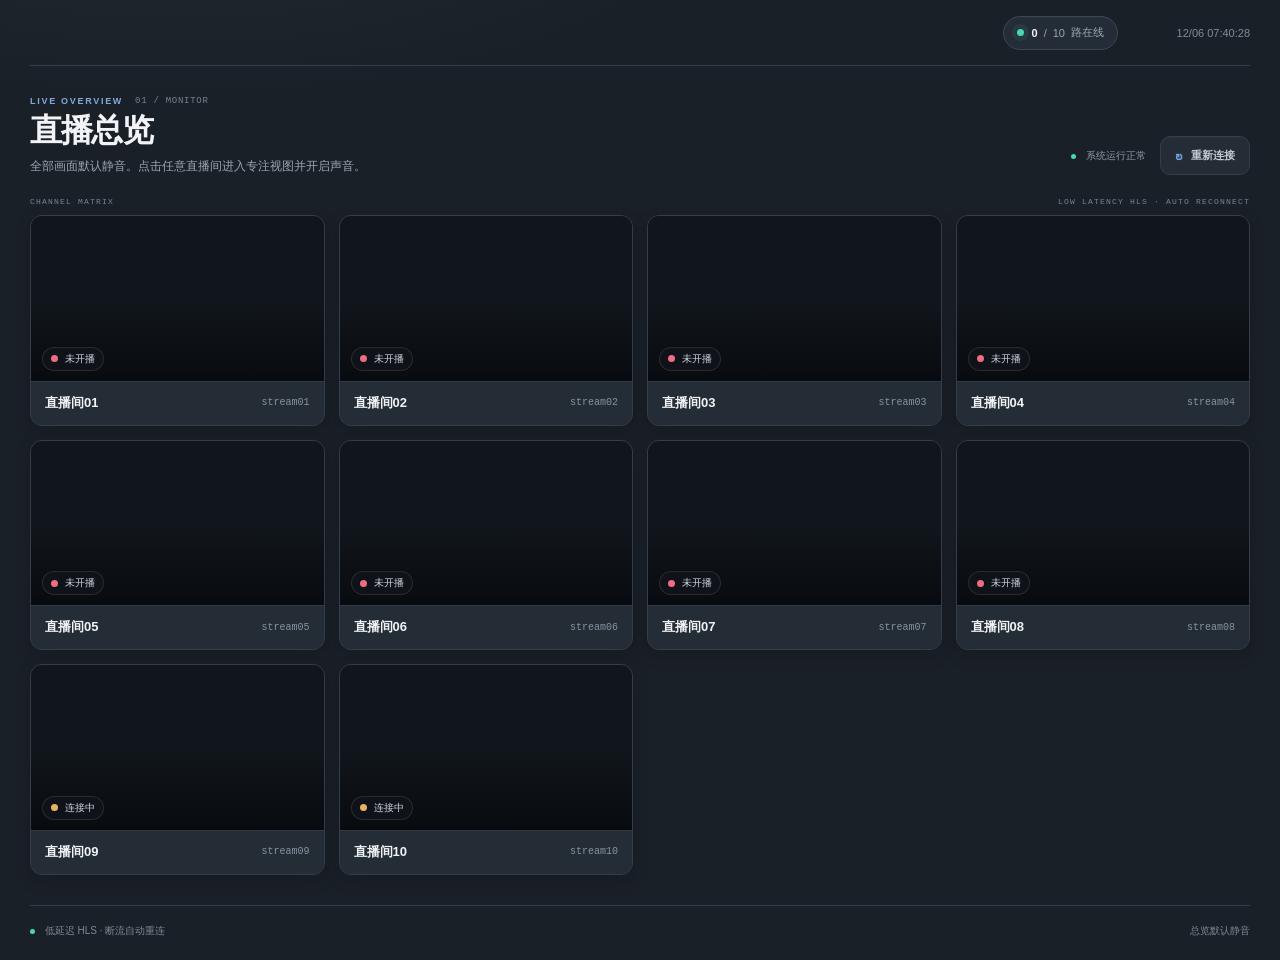
==== site/index.html @ 7f618f0b "Refine portal into a neutral control-room theme" ====
<!DOCTYPE html>
<html lang="zh-CN">
  <head>
    <meta charset="utf-8">
    <meta name="viewport" content="width=device-width, initial-scale=1">
    <meta name="description" content="支持多路低延迟 HLS 总览、切换和单画面播放的暗色直播监控台。">
    <meta name="theme-color" content="#1a2027">
    <title>直播监控台</title>
    <link rel="stylesheet" href="./assets/styles.css?v=6">
  </head>
  <body>
    <div class="noise" aria-hidden="true"></div>
    <div class="aurora aurora-a" aria-hidden="true"></div>
    <div class="aurora aurora-b" aria-hidden="true"></div>

    <div class="app-shell">
      <header class="topbar">
        <div class="topbar-meta">
          <div class="live-summary" aria-live="polite">
            <span class="pulse-dot" aria-hidden="true"></span>
            <strong id="liveCount">0</strong>
            <span class="summary-divider">/</span>
            <span id="roomCount">10</span>
            <span>路在线</span>
          </div>
          <time id="clock" class="clock" title="当前时间"></time>
        </div>
      </header>

      <main>
        <section id="overviewView" class="view overview-view" aria-labelledby="overviewTitle">
          <div class="section-heading">
            <div>
              <div class="eyebrow-row">
                <p class="section-kicker">LIVE OVERVIEW</p>
                <span class="section-index">01 / MONITOR</span>
              </div>
              <h1 id="overviewTitle">直播总览</h1>
              <p class="section-description">全部画面默认静音。点击任意直播间进入专注视图并开启声音。</p>
            </div>
            <div class="heading-actions">
              <span class="system-health"><i></i> 系统运行正常</span>
              <button id="refreshButton" class="button button-secondary" type="button">
                <span class="refresh-icon" aria-hidden="true">↻</span>
                重新连接
              </button>
            </div>
          </div>

          <div class="grid-caption" aria-hidden="true">
            <span>CHANNEL MATRIX</span>
            <span>LOW LATENCY HLS · AUTO RECONNECT</span>
          </div>
          <ul id="roomGrid" class="room-grid" aria-label="直播间列表"></ul>
        </section>

        <section id="focusView" class="view focus-view" aria-labelledby="focusTitle" hidden>
          <div class="focus-toolbar">
            <button id="backButton" class="button button-secondary" type="button">
              <span aria-hidden="true">←</span> 返回总览
            </button>
            <div class="focus-heading">
              <p class="section-kicker">NOW WATCHING</p>
              <h1 id="focusTitle">直播间01</h1>
            </div>
            <div class="focus-actions" role="group" aria-label="切换直播间">
              <button id="previousButton" class="button button-icon" type="button">上一间</button>
              <button id="nextButton" class="button button-icon" type="button">下一间</button>
            </div>
          </div>

          <div class="focus-layout">
            <div id="focusStage" class="focus-stage">
              <video id="focusVideo" playsinline muted controls aria-label="当前直播画面"></video>
              <div id="focusPlaceholder" class="focus-placeholder">
                <span class="signal-visual" aria-hidden="true"><i></i><i></i><i></i></span>
                <strong>正在连接直播信号</strong>
                <small>未开播时页面会自动重试</small>
              </div>
              <div class="focus-statusbar">
                <span id="focusStatus" class="status status-connecting">
                  <span class="status-dot" aria-hidden="true"></span>
                  <span class="status-text">连接中</span>
                </span>
                <code id="focusStreamName">stream01</code>
              </div>
              <div class="focus-controls">
                <button id="soundButton" class="button button-primary" type="button">开启声音</button>
                <button id="fullscreenButton" class="button button-glass" type="button">全屏播放</button>
              </div>
            </div>

            <aside class="room-sidebar" aria-label="快速切换直播间">
              <div class="sidebar-heading">
                <div><small>CHANNELS</small><strong>直播间</strong></div>
                <span id="sidebarCount">10 路</span>
              </div>
              <div id="roomList" class="room-list"></div>
            </aside>
          </div>
        </section>
      </main>

      <footer>
        <span><i class="footer-dot"></i> 低延迟 HLS · 断流自动重连</span>
        <span>总览默认静音</span>
      </footer>
    </div>
    <div id="toast" class="toast" role="status" aria-live="polite"></div>
    <script src="./config.js"></script>
    <script src="./vendor/hls.min.js"></script>
    <script src="./assets/app.js?v=5"></script>
  </body>
</html>
---- site/assets/styles.css ----
:root {
  color-scheme: dark;
  --bg: #1a2027;
  --bg-deep: #171c22;
  --surface: #222a33;
  --surface-raised: #29323d;
  --surface-hover: #2d3743;
  --line: #343e49;
  --line-strong: #53677f;
  --text: #f1f3f6;
  --muted: #9ba5b1;
  --muted-strong: #c4cad2;
  --accent: #6f9edb;
  --accent-strong: #527fba;
  --accent-soft: rgba(111, 158, 219, 0.14);
  --online: #4bd6ac;
  --warning: #e5b45f;
  --danger: #ef6c82;
  --radius: 12px;
  --shadow-sm: 0 6px 16px rgba(8, 11, 15, 0.18);
  --shadow-lg: 0 16px 40px rgba(8, 11, 15, 0.28);
  font-family:
    Inter, "SF Pro Display", "SF Pro Text", ui-sans-serif, -apple-system,
    BlinkMacSystemFont, "Segoe UI", "PingFang SC", "Microsoft YaHei", sans-serif;
}

* {
  box-sizing: border-box;
}

html {
  min-width: 320px;
  background: var(--bg-deep);
}

body {
  min-height: 100vh;
  margin: 0;
  overflow-x: hidden;
  color: var(--text);
  background:
    radial-gradient(ellipse 70% 45% at 14% -20%, rgba(107, 139, 179, 0.11), transparent 70%),
    var(--bg);
  background-attachment: fixed;
}

.noise {
  display: none;
}

.aurora {
  display: none;
}

button,
video {
  font: inherit;
}

button {
  color: inherit;
}

button:focus-visible {
  outline: 2px solid var(--accent);
  outline-offset: 3px;
}

.app-shell {
  width: min(100%, 1920px);
  min-height: 100vh;
  margin: auto;
  padding: 0 30px;
}

.topbar {
  display: flex;
  align-items: center;
  justify-content: flex-end;
  min-height: 66px;
  border-bottom: 1px solid var(--line);
}

.topbar-meta,
.live-summary,
.focus-toolbar,
.focus-actions,
.focus-controls,
.status,
.heading-actions,
.eyebrow-row {
  display: flex;
  align-items: center;
}

.topbar-meta {
  justify-content: flex-end;
  gap: 18px;
}

.live-summary {
  gap: 6px;
  min-height: 34px;
  padding: 0 13px;
  color: var(--muted);
  border: 1px solid #3a4652;
  border-radius: 999px;
  background: #242d37;
  box-shadow: inset 0 1px rgba(255, 255, 255, 0.025);
  font-size: 11px;
}

.live-summary strong {
  color: var(--text);
  font-variant-numeric: tabular-nums;
}

.pulse-dot,
.status-dot,
.mini-dot {
  flex: none;
  width: 7px;
  height: 7px;
  border-radius: 50%;
}

.pulse-dot {
  margin-right: 2px;
  background: var(--online);
  box-shadow: 0 0 0 5px rgba(75, 214, 172, 0.08);
}

.clock {
  min-width: 114px;
  color: #818c99;
  font-size: 11px;
  font-variant-numeric: tabular-nums;
  text-align: right;
}

main {
  padding: 30px 0;
}

.section-heading {
  display: flex;
  align-items: end;
  justify-content: space-between;
  gap: 28px;
  margin-bottom: 22px;
}

.eyebrow-row {
  gap: 12px;
}

.section-kicker {
  margin: 0;
  color: #83a9d9;
  font-size: 9px;
  font-weight: 800;
  letter-spacing: 0.19em;
}

.section-index {
  color: #77828f;
  font: 9px ui-monospace, "SFMono-Regular", Consolas, monospace;
  letter-spacing: 0.08em;
}

.section-heading h1,
.focus-heading h1 {
  margin: 8px 0 0;
  font-size: clamp(29px, 2.5vw, 41px);
  font-weight: 700;
  line-height: 1.04;
  letter-spacing: -0.045em;
  text-wrap: balance;
}

.section-description {
  margin: 11px 0 0;
  color: var(--muted);
  font-size: 12px;
}

.heading-actions {
  gap: 14px;
}

.system-health {
  color: #919ba7;
  font-size: 10px;
}

.system-health i,
.footer-dot {
  display: inline-block;
  width: 5px;
  height: 5px;
  margin-right: 7px;
  border-radius: 50%;
  background: var(--online);
}

.button {
  display: inline-flex;
  align-items: center;
  justify-content: center;
  gap: 8px;
  min-height: 39px;
  padding: 0 14px;
  border: 1px solid transparent;
  border-radius: 10px;
  cursor: pointer;
  font-size: 11px;
  font-weight: 650;
  transition:
    color 0.16s ease,
    border-color 0.16s ease,
    background 0.16s ease,
    box-shadow 0.16s ease,
    transform 0.16s ease;
}

.button:hover {
  transform: translateY(-1px);
}

.button:active {
  transform: translateY(0);
}

.button-primary {
  color: #f8fbff;
  background: #5e8fce;
  box-shadow: none;
}

.button-primary:hover {
  background: #6c9bd7;
  box-shadow: none;
}

.button-secondary,
.button-icon,
.button-glass {
  color: var(--muted-strong);
  border-color: var(--line);
  background: #242c35;
  box-shadow: inset 0 1px rgba(255, 255, 255, 0.025);
}

.button-secondary:hover,
.button-icon:hover,
.button-glass:hover {
  color: var(--text);
  border-color: var(--line-strong);
  background: var(--surface-hover);
}

.button-glass {
  background: #202731;
}

.refresh-icon {
  color: var(--accent);
  font-size: 15px;
}

.grid-caption {
  display: flex;
  justify-content: space-between;
  margin-bottom: 9px;
  color: #788390;
  font: 8px ui-monospace, "SFMono-Regular", Consolas, monospace;
  letter-spacing: 0.15em;
}

.room-grid {
  display: grid;
  grid-template-columns: repeat(5, minmax(0, 1fr));
  gap: 14px;
  margin: 0;
  padding: 0;
  list-style: none;
}

.room-card {
  position: relative;
  min-width: 0;
  overflow: hidden;
  border: 1px solid var(--line);
  border-radius: var(--radius);
  background: var(--surface);
  box-shadow: var(--shadow-sm);
  transition:
    border-color 0.2s ease,
    background 0.2s ease,
    box-shadow 0.2s ease,
    transform 0.2s ease;
}

.room-card:hover {
  z-index: 2;
  border-color: #58708c;
  background: var(--surface-raised);
  box-shadow: 0 10px 24px rgba(8, 11, 15, 0.24);
  transform: translateY(-2px);
}

.video-shell {
  position: relative;
  overflow: hidden;
  aspect-ratio: 16 / 9;
  background: #11161c;
}

.video-shell::before {
  display: none;
}

.video-shell::after {
  display: none;
}

.video-shell video,
.focus-stage video {
  position: relative;
  z-index: 1;
  display: block;
  width: 100%;
  height: 100%;
  object-fit: contain;
  background: transparent;
}

.video-shade {
  position: absolute;
  z-index: 2;
  inset: auto 0 0;
  height: 48%;
  pointer-events: none;
  background: linear-gradient(transparent, rgba(5, 7, 10, 0.76));
}

.card-open {
  position: absolute;
  z-index: 4;
  inset: 0;
  width: 100%;
  padding: 0;
  border: 0;
  cursor: pointer;
  background: transparent;
}

.card-open span {
  position: absolute;
  top: 10px;
  right: 10px;
  padding: 6px 9px;
  color: transparent;
  border: 1px solid transparent;
  border-radius: 8px;
  background: transparent;
  font-size: 10px;
  transition:
    color 0.16s ease,
    border-color 0.16s ease,
    background 0.16s ease;
}

.room-card:hover .card-open span,
.card-open:focus-visible span {
  color: #eef3f9;
  border-color: rgba(255, 255, 255, 0.11);
  background: rgba(10, 13, 18, 0.78);
  backdrop-filter: blur(12px);
}

.card-status {
  position: absolute;
  z-index: 3;
  bottom: 10px;
  left: 11px;
  pointer-events: none;
}

.room-meta {
  display: flex;
  align-items: center;
  justify-content: space-between;
  gap: 12px;
  padding: 12px 14px 13px;
  border-top: 1px solid #303945;
  background: #242c35;
}

.room-title {
  display: grid;
  min-width: 0;
  gap: 3px;
}

.room-title strong {
  overflow: hidden;
  font-size: 13px;
  font-weight: 680;
  text-overflow: ellipsis;
  white-space: nowrap;
}

.room-title small {
  display: none;
  color: var(--muted);
  font-size: 9px;
}

.room-meta code,
.focus-statusbar code {
  color: #8793a2;
  font: 10px "SFMono-Regular", Consolas, monospace;
}

.status {
  gap: 7px;
  width: fit-content;
  min-height: 24px;
  padding: 0 8px;
  color: #cfd6df;
  border: 1px solid rgba(255, 255, 255, 0.1);
  border-radius: 999px;
  background: rgba(17, 21, 27, 0.88);
  box-shadow: none;
  font-size: 10px;
}

.status-live .status-dot {
  background: var(--online);
  box-shadow: 0 0 0 4px rgba(75, 214, 172, 0.09);
}

.status-connecting .status-dot {
  background: var(--warning);
  animation: pulse 1.4s ease-in-out infinite;
}

.status-offline .status-dot,
.status-error .status-dot {
  background: var(--danger);
}

@keyframes pulse {
  50% {
    opacity: 0.25;
  }
}

.focus-view {
  min-height: calc(100vh - 128px);
}

.focus-toolbar {
  justify-content: space-between;
  gap: 18px;
  margin-bottom: 18px;
}

.focus-heading {
  flex: 1;
}

.focus-heading h1 {
  font-size: clamp(24px, 2vw, 34px);
}

.focus-actions,
.focus-controls {
  gap: 8px;
}

.focus-layout {
  display: grid;
  grid-template-columns: minmax(0, 1fr) 250px;
  gap: 14px;
}

.focus-stage {
  position: relative;
  overflow: hidden;
  min-height: min(72vh, 820px);
  border: 1px solid var(--line);
  border-radius: 14px;
  background: #10151b;
  box-shadow: var(--shadow-lg);
}

.focus-placeholder {
  position: absolute;
  z-index: 2;
  inset: 0;
  display: flex;
  flex-direction: column;
  align-items: center;
  justify-content: center;
  gap: 8px;
  color: var(--muted);
  background: #171e26;
}

.focus-placeholder strong {
  color: #d9dfe7;
  font-size: 14px;
}

.focus-placeholder small {
  font-size: 11px;
}

.focus-placeholder.is-hidden {
  display: none;
}

.signal-visual {
  display: flex;
  align-items: end;
  height: 34px;
  margin-bottom: 10px;
  gap: 4px;
}

.signal-visual i {
  width: 4px;
  border-radius: 4px;
  background: var(--accent);
  animation: signal 1s ease-in-out infinite alternate;
}

.signal-visual i:nth-child(1) {
  height: 12px;
}

.signal-visual i:nth-child(2) {
  height: 24px;
  animation-delay: 0.18s;
}

.signal-visual i:nth-child(3) {
  height: 34px;
  animation-delay: 0.36s;
}

@keyframes signal {
  to {
    opacity: 0.22;
    transform: scaleY(0.65);
  }
}

.focus-statusbar {
  position: absolute;
  z-index: 4;
  top: 14px;
  left: 14px;
  display: flex;
  align-items: center;
  gap: 8px;
}

.focus-statusbar code {
  padding: 6px 8px;
  border: 1px solid rgba(255, 255, 255, 0.07);
  border-radius: 8px;
  background: rgba(20, 25, 32, 0.9);
}

.focus-controls {
  position: absolute;
  z-index: 4;
  top: 14px;
  right: 14px;
}

.room-sidebar {
  min-height: 0;
  padding: 13px;
  border: 1px solid var(--line);
  border-radius: var(--radius);
  background: var(--surface);
  box-shadow: var(--shadow-sm);
}

.sidebar-heading {
  display: flex;
  align-items: end;
  justify-content: space-between;
  padding: 3px 5px 12px;
  color: var(--muted);
  font-size: 10px;
}

.sidebar-heading div {
  display: grid;
  gap: 3px;
}

.sidebar-heading small {
  color: #83a9d9;
  font: 8px ui-monospace, "SFMono-Regular", Consolas, monospace;
  letter-spacing: 0.15em;
}

.sidebar-heading strong {
  color: var(--text);
  font-size: 14px;
}

.room-list {
  display: grid;
  gap: 6px;
}

.room-list-button {
  display: grid;
  grid-template-columns: 26px 1fr auto;
  align-items: center;
  gap: 8px;
  width: 100%;
  min-height: 45px;
  padding: 0 10px;
  color: #929dac;
  border: 1px solid transparent;
  border-radius: 10px;
  cursor: pointer;
  background: transparent;
  text-align: left;
  transition:
    color 0.15s ease,
    border-color 0.15s ease,
    background 0.15s ease;
}

.room-list-button:hover {
  color: var(--text);
  background: rgba(255, 255, 255, 0.035);
}

.room-list-button.is-active {
  color: var(--text);
  border-color: rgba(119, 168, 232, 0.28);
  background: #2a3746;
}

.room-number {
  color: #687381;
  font: 10px ui-monospace, "SFMono-Regular", Consolas, monospace;
}

.room-list-button .mini-dot {
  background: #596572;
}

.room-list-button[data-state="live"] .mini-dot {
  background: var(--online);
}

.room-list-button[data-state="connecting"] .mini-dot {
  background: var(--warning);
}

.room-list-button[data-state="offline"] .mini-dot,
.room-list-button[data-state="error"] .mini-dot {
  background: var(--danger);
}

footer {
  display: flex;
  justify-content: space-between;
  gap: 20px;
  padding: 18px 0 22px;
  color: #7d8895;
  border-top: 1px solid var(--line);
  font-size: 10px;
}

.toast {
  position: fixed;
  z-index: 50;
  bottom: 24px;
  left: 50%;
  max-width: min(90vw, 460px);
  padding: 11px 15px;
  color: #e2e7ed;
  border: 1px solid var(--line-strong);
  border-radius: 11px;
  background: var(--surface-raised);
  box-shadow: var(--shadow-lg);
  opacity: 0;
  pointer-events: none;
  transform: translate(-50%, 12px);
  transition:
    opacity 0.18s ease,
    transform 0.18s ease;
}

.toast.is-visible {
  opacity: 1;
  transform: translate(-50%, 0);
}

[hidden] {
  display: none !important;
}

@media (max-width: 1500px) {
  .room-grid {
    grid-template-columns: repeat(4, minmax(0, 1fr));
  }
}

@media (max-width: 1180px) {
  .room-grid {
    grid-template-columns: repeat(2, minmax(0, 1fr));
  }

  .focus-layout {
    grid-template-columns: 1fr;
  }

  .focus-stage {
    min-height: auto;
    aspect-ratio: 16 / 9;
  }

  .room-list {
    grid-template-columns: repeat(2, minmax(0, 1fr));
  }
}

@media (max-width: 720px) {
  .app-shell {
    padding: 0 12px;
  }

  .topbar {
    min-height: 58px;
  }

  .clock,
  .summary-divider,
  .live-summary span:last-child {
    display: none;
  }

  main {
    padding-top: 24px;
  }

  .section-heading {
    align-items: start;
    flex-direction: column;
    margin-bottom: 20px;
  }

  .heading-actions {
    width: 100%;
    justify-content: space-between;
  }

  .room-grid,
  .room-list {
    grid-template-columns: 1fr;
  }

  .focus-toolbar {
    align-items: start;
    flex-wrap: wrap;
  }

  .focus-heading {
    order: -1;
    flex-basis: 100%;
  }

  footer {
    flex-direction: column;
    gap: 6px;
  }
}

@media (prefers-reduced-motion: reduce) {
  *,
  *::before,
  *::after {
    scroll-behavior: auto !important;
    animation-duration: 0.01ms !important;
    animation-iteration-count: 1 !important;
    transition-duration: 0.01ms !important;
  }
}
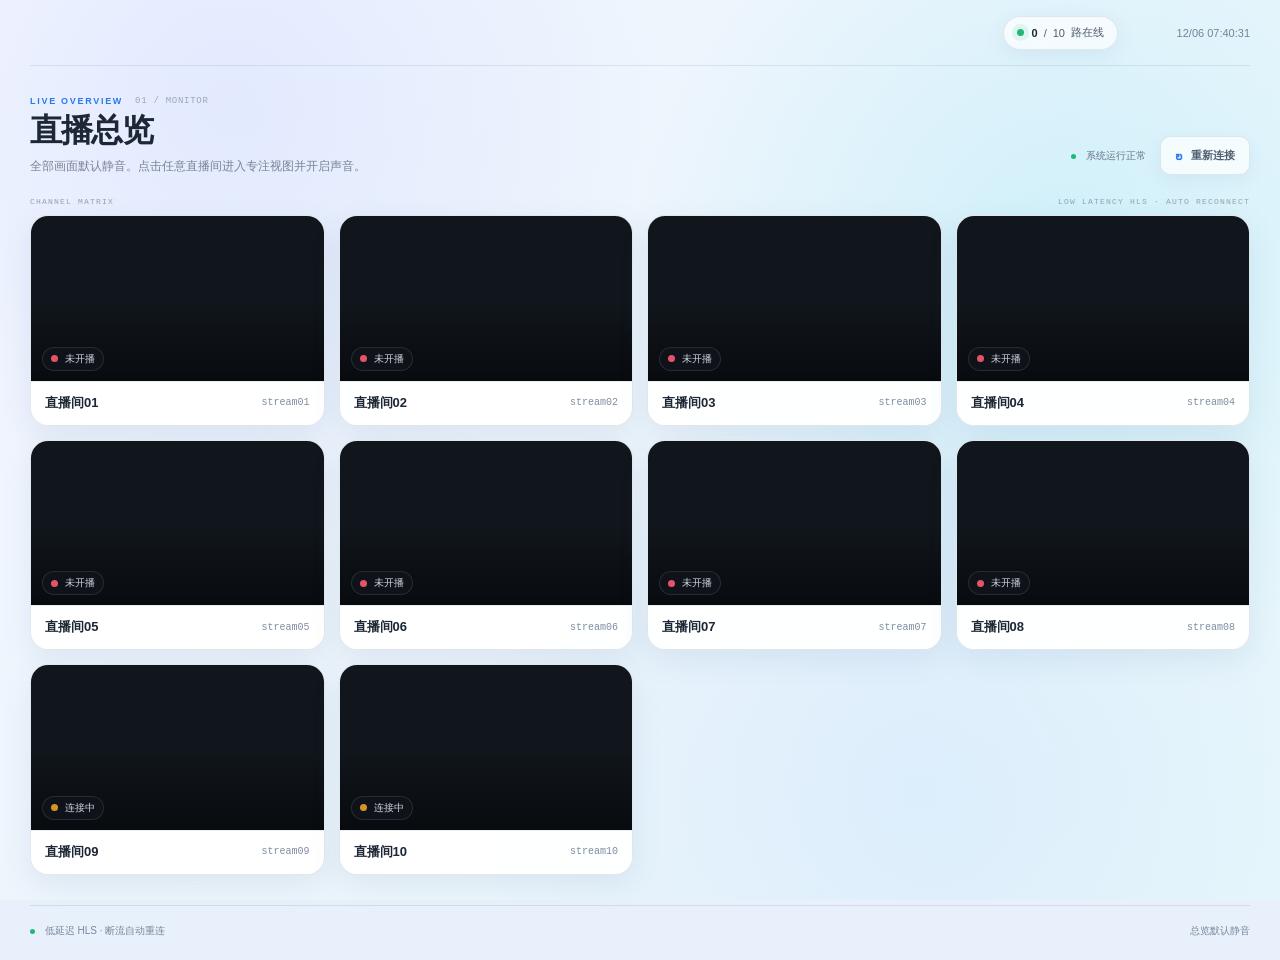
==== commit 46147964: "Adopt a light portal theme" ====
--- a/site/index.html
+++ b/site/index.html
@@ -3,10 +3,10 @@
   <head>
     <meta charset="utf-8">
     <meta name="viewport" content="width=device-width, initial-scale=1">
-    <meta name="description" content="支持多路低延迟 HLS 总览、切换和单画面播放的暗色直播监控台。">
-    <meta name="theme-color" content="#1a2027">
+    <meta name="description" content="支持多路低延迟 HLS 总览、切换和单画面播放的直播监控台。">
+    <meta name="theme-color" content="#eef5fc">
     <title>直播监控台</title>
-    <link rel="stylesheet" href="./assets/styles.css?v=6">
+    <link rel="stylesheet" href="./assets/styles.css?v=7">
   </head>
   <body>
     <div class="noise" aria-hidden="true"></div>
--- a/site/assets/styles.css
+++ b/site/assets/styles.css
@@ -1,24 +1,24 @@
 :root {
-  color-scheme: dark;
-  --bg: #1a2027;
-  --bg-deep: #171c22;
-  --surface: #222a33;
-  --surface-raised: #29323d;
-  --surface-hover: #2d3743;
-  --line: #343e49;
-  --line-strong: #53677f;
-  --text: #f1f3f6;
-  --muted: #9ba5b1;
-  --muted-strong: #c4cad2;
-  --accent: #6f9edb;
-  --accent-strong: #527fba;
-  --accent-soft: rgba(111, 158, 219, 0.14);
-  --online: #4bd6ac;
-  --warning: #e5b45f;
-  --danger: #ef6c82;
-  --radius: 12px;
-  --shadow-sm: 0 6px 16px rgba(8, 11, 15, 0.18);
-  --shadow-lg: 0 16px 40px rgba(8, 11, 15, 0.28);
+  color-scheme: light;
+  --bg: #eef5fc;
+  --bg-deep: #e8f1fb;
+  --surface: rgba(255, 255, 255, 0.82);
+  --surface-raised: rgba(255, 255, 255, 0.96);
+  --surface-hover: #f7faff;
+  --line: rgba(104, 127, 158, 0.18);
+  --line-strong: rgba(69, 117, 181, 0.34);
+  --text: #1d2735;
+  --muted: #778497;
+  --muted-strong: #4f5e70;
+  --accent: #2878ee;
+  --accent-strong: #1766d3;
+  --accent-soft: rgba(40, 120, 238, 0.1);
+  --online: #20b878;
+  --warning: #d79425;
+  --danger: #e55369;
+  --radius: 18px;
+  --shadow-sm: 0 10px 30px rgba(69, 103, 146, 0.1);
+  --shadow-lg: 0 20px 52px rgba(65, 93, 130, 0.18);
   font-family:
     Inter, "SF Pro Display", "SF Pro Text", ui-sans-serif, -apple-system,
     BlinkMacSystemFont, "Segoe UI", "PingFang SC", "Microsoft YaHei", sans-serif;
@@ -39,13 +39,22 @@
   overflow-x: hidden;
   color: var(--text);
   background:
-    radial-gradient(ellipse 70% 45% at 14% -20%, rgba(107, 139, 179, 0.11), transparent 70%),
-    var(--bg);
+    radial-gradient(circle at 18% 12%, rgba(158, 178, 255, 0.18), transparent 33%),
+    radial-gradient(circle at 83% 28%, rgba(96, 220, 242, 0.2), transparent 35%),
+    radial-gradient(circle at 72% 88%, rgba(160, 196, 255, 0.18), transparent 38%),
+    linear-gradient(135deg, #f3f6ff 0%, #edf5fc 48%, #e7f7fb 100%);
   background-attachment: fixed;
 }
 
 .noise {
-  display: none;
+  position: fixed;
+  z-index: -1;
+  inset: 0;
+  pointer-events: none;
+  opacity: 0.16;
+  background-image: radial-gradient(rgba(70, 100, 140, 0.18) 0.55px, transparent 0.55px);
+  background-size: 18px 18px;
+  mask-image: linear-gradient(to bottom, black, transparent 92%);
 }
 
 .aurora {
@@ -78,7 +87,7 @@
   align-items: center;
   justify-content: flex-end;
   min-height: 66px;
-  border-bottom: 1px solid var(--line);
+  border-bottom: 1px solid rgba(90, 118, 153, 0.15);
 }
 
 .topbar-meta,
@@ -102,11 +111,12 @@
   gap: 6px;
   min-height: 34px;
   padding: 0 13px;
-  color: var(--muted);
-  border: 1px solid #3a4652;
+  color: var(--muted-strong);
+  border: 1px solid rgba(99, 123, 154, 0.16);
   border-radius: 999px;
-  background: #242d37;
-  box-shadow: inset 0 1px rgba(255, 255, 255, 0.025);
+  background: rgba(255, 255, 255, 0.68);
+  box-shadow: 0 6px 20px rgba(74, 106, 148, 0.08);
+  backdrop-filter: blur(14px);
   font-size: 11px;
 }
 
@@ -127,12 +137,12 @@
 .pulse-dot {
   margin-right: 2px;
   background: var(--online);
-  box-shadow: 0 0 0 5px rgba(75, 214, 172, 0.08);
+  box-shadow: 0 0 0 5px rgba(32, 184, 120, 0.1);
 }
 
 .clock {
   min-width: 114px;
-  color: #818c99;
+  color: #758398;
   font-size: 11px;
   font-variant-numeric: tabular-nums;
   text-align: right;
@@ -156,14 +166,14 @@
 
 .section-kicker {
   margin: 0;
-  color: #83a9d9;
+  color: var(--accent);
   font-size: 9px;
   font-weight: 800;
   letter-spacing: 0.19em;
 }
 
 .section-index {
-  color: #77828f;
+  color: #9aa7b7;
   font: 9px ui-monospace, "SFMono-Regular", Consolas, monospace;
   letter-spacing: 0.08em;
 }
@@ -172,7 +182,7 @@
 .focus-heading h1 {
   margin: 8px 0 0;
   font-size: clamp(29px, 2.5vw, 41px);
-  font-weight: 700;
+  font-weight: 720;
   line-height: 1.04;
   letter-spacing: -0.045em;
   text-wrap: balance;
@@ -189,7 +199,7 @@
 }
 
 .system-health {
-  color: #919ba7;
+  color: #667589;
   font-size: 10px;
 }
 
@@ -232,14 +242,14 @@
 }
 
 .button-primary {
-  color: #f8fbff;
-  background: #5e8fce;
-  box-shadow: none;
+  color: #fff;
+  background: var(--accent);
+  box-shadow: 0 7px 18px rgba(40, 120, 238, 0.22);
 }
 
 .button-primary:hover {
-  background: #6c9bd7;
-  box-shadow: none;
+  background: var(--accent-strong);
+  box-shadow: 0 9px 22px rgba(40, 120, 238, 0.28);
 }
 
 .button-secondary,
@@ -247,8 +257,8 @@
 .button-glass {
   color: var(--muted-strong);
   border-color: var(--line);
-  background: #242c35;
-  box-shadow: inset 0 1px rgba(255, 255, 255, 0.025);
+  background: rgba(255, 255, 255, 0.72);
+  box-shadow: 0 5px 16px rgba(76, 108, 148, 0.07);
 }
 
 .button-secondary:hover,
@@ -260,7 +270,10 @@
 }
 
 .button-glass {
-  background: #202731;
+  color: #eef4fb;
+  border-color: rgba(255, 255, 255, 0.18);
+  background: rgba(21, 27, 35, 0.72);
+  backdrop-filter: blur(12px);
 }
 
 .refresh-icon {
@@ -272,7 +285,7 @@
   display: flex;
   justify-content: space-between;
   margin-bottom: 9px;
-  color: #788390;
+  color: #94a2b3;
   font: 8px ui-monospace, "SFMono-Regular", Consolas, monospace;
   letter-spacing: 0.15em;
 }
@@ -294,6 +307,7 @@
   border-radius: var(--radius);
   background: var(--surface);
   box-shadow: var(--shadow-sm);
+  backdrop-filter: blur(16px);
   transition:
     border-color 0.2s ease,
     background 0.2s ease,
@@ -303,9 +317,9 @@
 
 .room-card:hover {
   z-index: 2;
-  border-color: #58708c;
+  border-color: rgba(40, 120, 238, 0.32);
   background: var(--surface-raised);
-  box-shadow: 0 10px 24px rgba(8, 11, 15, 0.24);
+  box-shadow: 0 15px 34px rgba(65, 100, 145, 0.15);
   transform: translateY(-2px);
 }
 
@@ -393,8 +407,8 @@
   justify-content: space-between;
   gap: 12px;
   padding: 12px 14px 13px;
-  border-top: 1px solid #303945;
-  background: #242c35;
+  border-top: 1px solid rgba(111, 133, 162, 0.14);
+  background: rgba(255, 255, 255, 0.76);
 }
 
 .room-title {
@@ -419,7 +433,7 @@
 
 .room-meta code,
 .focus-statusbar code {
-  color: #8793a2;
+  color: #7f8da0;
   font: 10px "SFMono-Regular", Consolas, monospace;
 }
 
@@ -491,7 +505,7 @@
   overflow: hidden;
   min-height: min(72vh, 820px);
   border: 1px solid var(--line);
-  border-radius: 14px;
+  border-radius: 18px;
   background: #10151b;
   box-shadow: var(--shadow-lg);
 }
@@ -589,6 +603,7 @@
   border-radius: var(--radius);
   background: var(--surface);
   box-shadow: var(--shadow-sm);
+  backdrop-filter: blur(16px);
 }
 
 .sidebar-heading {
@@ -606,7 +621,7 @@
 }
 
 .sidebar-heading small {
-  color: #83a9d9;
+  color: var(--accent);
   font: 8px ui-monospace, "SFMono-Regular", Consolas, monospace;
   letter-spacing: 0.15em;
 }
@@ -629,7 +644,7 @@
   width: 100%;
   min-height: 45px;
   padding: 0 10px;
-  color: #929dac;
+  color: #68778a;
   border: 1px solid transparent;
   border-radius: 10px;
   cursor: pointer;
@@ -643,17 +658,17 @@
 
 .room-list-button:hover {
   color: var(--text);
-  background: rgba(255, 255, 255, 0.035);
+  background: rgba(40, 120, 238, 0.055);
 }
 
 .room-list-button.is-active {
   color: var(--text);
   border-color: rgba(119, 168, 232, 0.28);
-  background: #2a3746;
+  background: rgba(40, 120, 238, 0.1);
 }
 
 .room-number {
-  color: #687381;
+  color: #94a1b1;
   font: 10px ui-monospace, "SFMono-Regular", Consolas, monospace;
 }
 
@@ -679,7 +694,7 @@
   justify-content: space-between;
   gap: 20px;
   padding: 18px 0 22px;
-  color: #7d8895;
+  color: #79879a;
   border-top: 1px solid var(--line);
   font-size: 10px;
 }
@@ -691,10 +706,10 @@
   left: 50%;
   max-width: min(90vw, 460px);
   padding: 11px 15px;
-  color: #e2e7ed;
+  color: var(--text);
   border: 1px solid var(--line-strong);
   border-radius: 11px;
-  background: var(--surface-raised);
+  background: rgba(255, 255, 255, 0.94);
   box-shadow: var(--shadow-lg);
   opacity: 0;
   pointer-events: none;
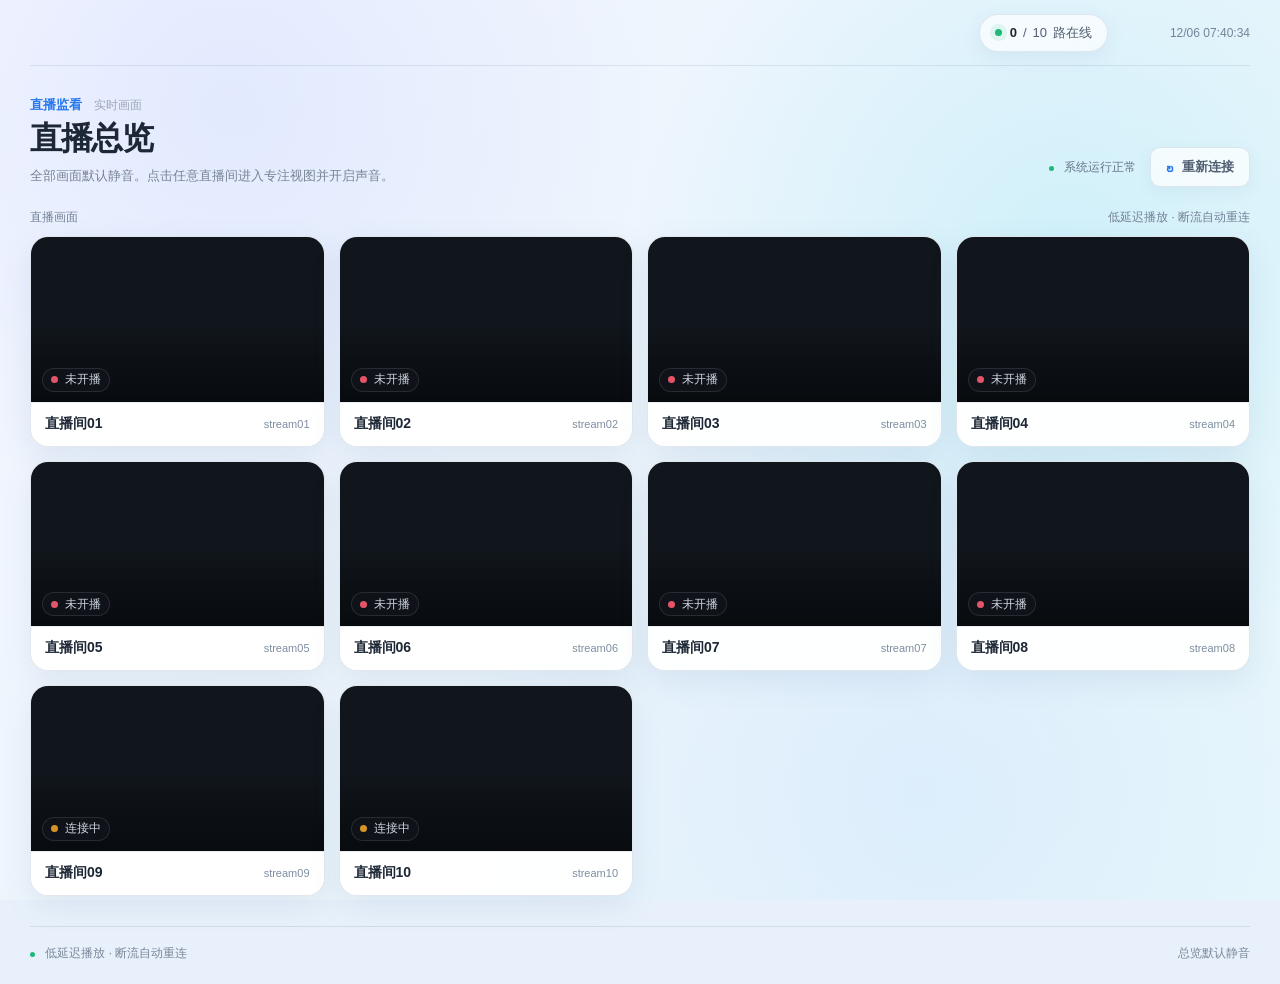
==== commit b156f74a: "Improve portal typography and readability" ====
--- a/site/index.html
+++ b/site/index.html
@@ -6,7 +6,7 @@
     <meta name="description" content="支持多路低延迟 HLS 总览、切换和单画面播放的直播监控台。">
     <meta name="theme-color" content="#eef5fc">
     <title>直播监控台</title>
-    <link rel="stylesheet" href="./assets/styles.css?v=7">
+    <link rel="stylesheet" href="./assets/styles.css?v=8">
   </head>
   <body>
     <div class="noise" aria-hidden="true"></div>
@@ -32,8 +32,8 @@
           <div class="section-heading">
             <div>
               <div class="eyebrow-row">
-                <p class="section-kicker">LIVE OVERVIEW</p>
-                <span class="section-index">01 / MONITOR</span>
+                <p class="section-kicker">直播监看</p>
+                <span class="section-index">实时画面</span>
               </div>
               <h1 id="overviewTitle">直播总览</h1>
               <p class="section-description">全部画面默认静音。点击任意直播间进入专注视图并开启声音。</p>
@@ -48,8 +48,8 @@
           </div>
 
           <div class="grid-caption" aria-hidden="true">
-            <span>CHANNEL MATRIX</span>
-            <span>LOW LATENCY HLS · AUTO RECONNECT</span>
+            <span>直播画面</span>
+            <span>低延迟播放 · 断流自动重连</span>
           </div>
           <ul id="roomGrid" class="room-grid" aria-label="直播间列表"></ul>
         </section>
@@ -60,7 +60,7 @@
               <span aria-hidden="true">←</span> 返回总览
             </button>
             <div class="focus-heading">
-              <p class="section-kicker">NOW WATCHING</p>
+              <p class="section-kicker">正在观看</p>
               <h1 id="focusTitle">直播间01</h1>
             </div>
             <div class="focus-actions" role="group" aria-label="切换直播间">
@@ -92,7 +92,7 @@
 
             <aside class="room-sidebar" aria-label="快速切换直播间">
               <div class="sidebar-heading">
-                <div><small>CHANNELS</small><strong>直播间</strong></div>
+                <div><small>频道列表</small><strong>直播间</strong></div>
                 <span id="sidebarCount">10 路</span>
               </div>
               <div id="roomList" class="room-list"></div>
@@ -102,7 +102,7 @@
       </main>
 
       <footer>
-        <span><i class="footer-dot"></i> 低延迟 HLS · 断流自动重连</span>
+        <span><i class="footer-dot"></i> 低延迟播放 · 断流自动重连</span>
         <span>总览默认静音</span>
       </footer>
     </div>
--- a/site/assets/styles.css
+++ b/site/assets/styles.css
@@ -109,15 +109,15 @@
 
 .live-summary {
   gap: 6px;
-  min-height: 34px;
-  padding: 0 13px;
+  min-height: 38px;
+  padding: 0 15px;
   color: var(--muted-strong);
   border: 1px solid rgba(99, 123, 154, 0.16);
   border-radius: 999px;
   background: rgba(255, 255, 255, 0.68);
   box-shadow: 0 6px 20px rgba(74, 106, 148, 0.08);
   backdrop-filter: blur(14px);
-  font-size: 11px;
+  font-size: 13px;
 }
 
 .live-summary strong {
@@ -141,9 +141,9 @@
 }
 
 .clock {
-  min-width: 114px;
+  min-width: 124px;
   color: #758398;
-  font-size: 11px;
+  font-size: 12px;
   font-variant-numeric: tabular-nums;
   text-align: right;
 }
@@ -167,15 +167,15 @@
 .section-kicker {
   margin: 0;
   color: var(--accent);
-  font-size: 9px;
-  font-weight: 800;
-  letter-spacing: 0.19em;
+  font-size: 13px;
+  font-weight: 650;
+  letter-spacing: 0;
 }
 
 .section-index {
   color: #9aa7b7;
-  font: 9px ui-monospace, "SFMono-Regular", Consolas, monospace;
-  letter-spacing: 0.08em;
+  font-size: 12px;
+  font-weight: 450;
 }
 
 .section-heading h1,
@@ -191,7 +191,8 @@
 .section-description {
   margin: 11px 0 0;
   color: var(--muted);
-  font-size: 12px;
+  font-size: 13px;
+  line-height: 1.6;
 }
 
 .heading-actions {
@@ -200,7 +201,7 @@
 
 .system-health {
   color: #667589;
-  font-size: 10px;
+  font-size: 12px;
 }
 
 .system-health i,
@@ -218,12 +219,12 @@
   align-items: center;
   justify-content: center;
   gap: 8px;
-  min-height: 39px;
-  padding: 0 14px;
+  min-height: 40px;
+  padding: 0 15px;
   border: 1px solid transparent;
   border-radius: 10px;
   cursor: pointer;
-  font-size: 11px;
+  font-size: 13px;
   font-weight: 650;
   transition:
     color 0.16s ease,
@@ -284,10 +285,11 @@
 .grid-caption {
   display: flex;
   justify-content: space-between;
-  margin-bottom: 9px;
-  color: #94a2b3;
-  font: 8px ui-monospace, "SFMono-Regular", Consolas, monospace;
-  letter-spacing: 0.15em;
+  margin-bottom: 10px;
+  color: #738297;
+  font-size: 12px;
+  font-weight: 500;
+  letter-spacing: 0;
 }
 
 .room-grid {
@@ -378,7 +380,7 @@
   border: 1px solid transparent;
   border-radius: 8px;
   background: transparent;
-  font-size: 10px;
+  font-size: 12px;
   transition:
     color 0.16s ease,
     border-color 0.16s ease,
@@ -419,7 +421,7 @@
 
 .room-title strong {
   overflow: hidden;
-  font-size: 13px;
+  font-size: 14px;
   font-weight: 680;
   text-overflow: ellipsis;
   white-space: nowrap;
@@ -428,13 +430,13 @@
 .room-title small {
   display: none;
   color: var(--muted);
-  font-size: 9px;
+  font-size: 11px;
 }
 
 .room-meta code,
 .focus-statusbar code {
   color: #7f8da0;
-  font: 10px "SFMono-Regular", Consolas, monospace;
+  font: 11px "Segoe UI", "PingFang SC", "Microsoft YaHei", sans-serif;
 }
 
 .status {
@@ -447,7 +449,7 @@
   border-radius: 999px;
   background: rgba(17, 21, 27, 0.88);
   box-shadow: none;
-  font-size: 10px;
+  font-size: 12px;
 }
 
 .status-live .status-dot {
@@ -529,7 +531,7 @@
 }
 
 .focus-placeholder small {
-  font-size: 11px;
+  font-size: 12px;
 }
 
 .focus-placeholder.is-hidden {
@@ -612,7 +614,7 @@
   justify-content: space-between;
   padding: 3px 5px 12px;
   color: var(--muted);
-  font-size: 10px;
+  font-size: 12px;
 }
 
 .sidebar-heading div {
@@ -622,8 +624,9 @@
 
 .sidebar-heading small {
   color: var(--accent);
-  font: 8px ui-monospace, "SFMono-Regular", Consolas, monospace;
-  letter-spacing: 0.15em;
+  font-size: 12px;
+  font-weight: 600;
+  letter-spacing: 0;
 }
 
 .sidebar-heading strong {
@@ -642,7 +645,7 @@
   align-items: center;
   gap: 8px;
   width: 100%;
-  min-height: 45px;
+  min-height: 47px;
   padding: 0 10px;
   color: #68778a;
   border: 1px solid transparent;
@@ -669,7 +672,8 @@
 
 .room-number {
   color: #94a1b1;
-  font: 10px ui-monospace, "SFMono-Regular", Consolas, monospace;
+  font-size: 12px;
+  font-variant-numeric: tabular-nums;
 }
 
 .room-list-button .mini-dot {
@@ -696,7 +700,7 @@
   padding: 18px 0 22px;
   color: #79879a;
   border-top: 1px solid var(--line);
-  font-size: 10px;
+  font-size: 12px;
 }
 
 .toast {
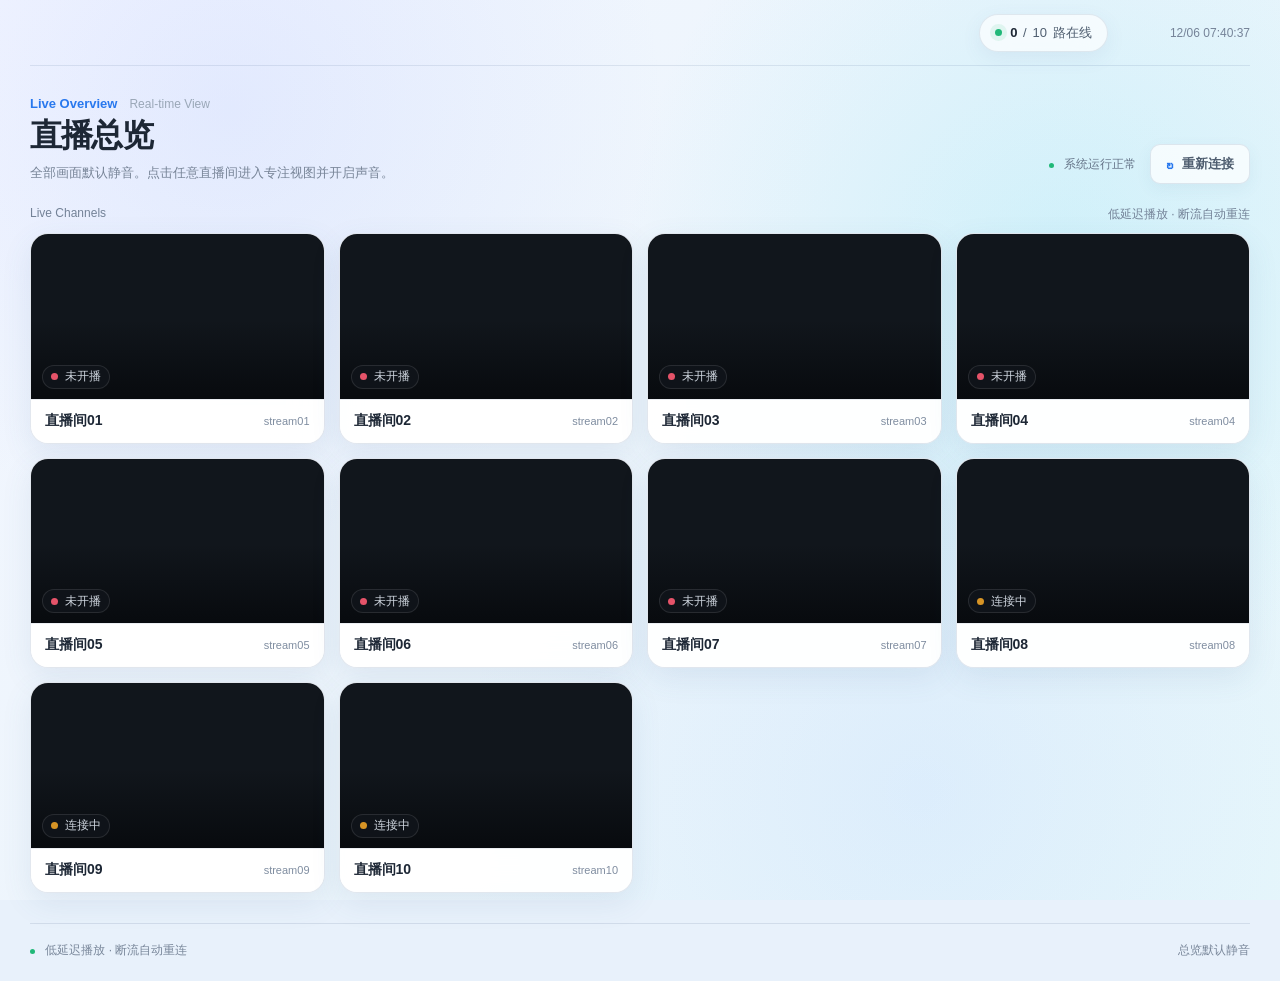
==== commit 60c95df2: "Use English labels for overview sections" ====
--- a/site/index.html
+++ b/site/index.html
@@ -32,8 +32,8 @@
           <div class="section-heading">
             <div>
               <div class="eyebrow-row">
-                <p class="section-kicker">直播监看</p>
-                <span class="section-index">实时画面</span>
+                <p class="section-kicker">Live Overview</p>
+                <span class="section-index">Real-time View</span>
               </div>
               <h1 id="overviewTitle">直播总览</h1>
               <p class="section-description">全部画面默认静音。点击任意直播间进入专注视图并开启声音。</p>
@@ -48,7 +48,7 @@
           </div>
 
           <div class="grid-caption" aria-hidden="true">
-            <span>直播画面</span>
+            <span>Live Channels</span>
             <span>低延迟播放 · 断流自动重连</span>
           </div>
           <ul id="roomGrid" class="room-grid" aria-label="直播间列表"></ul>
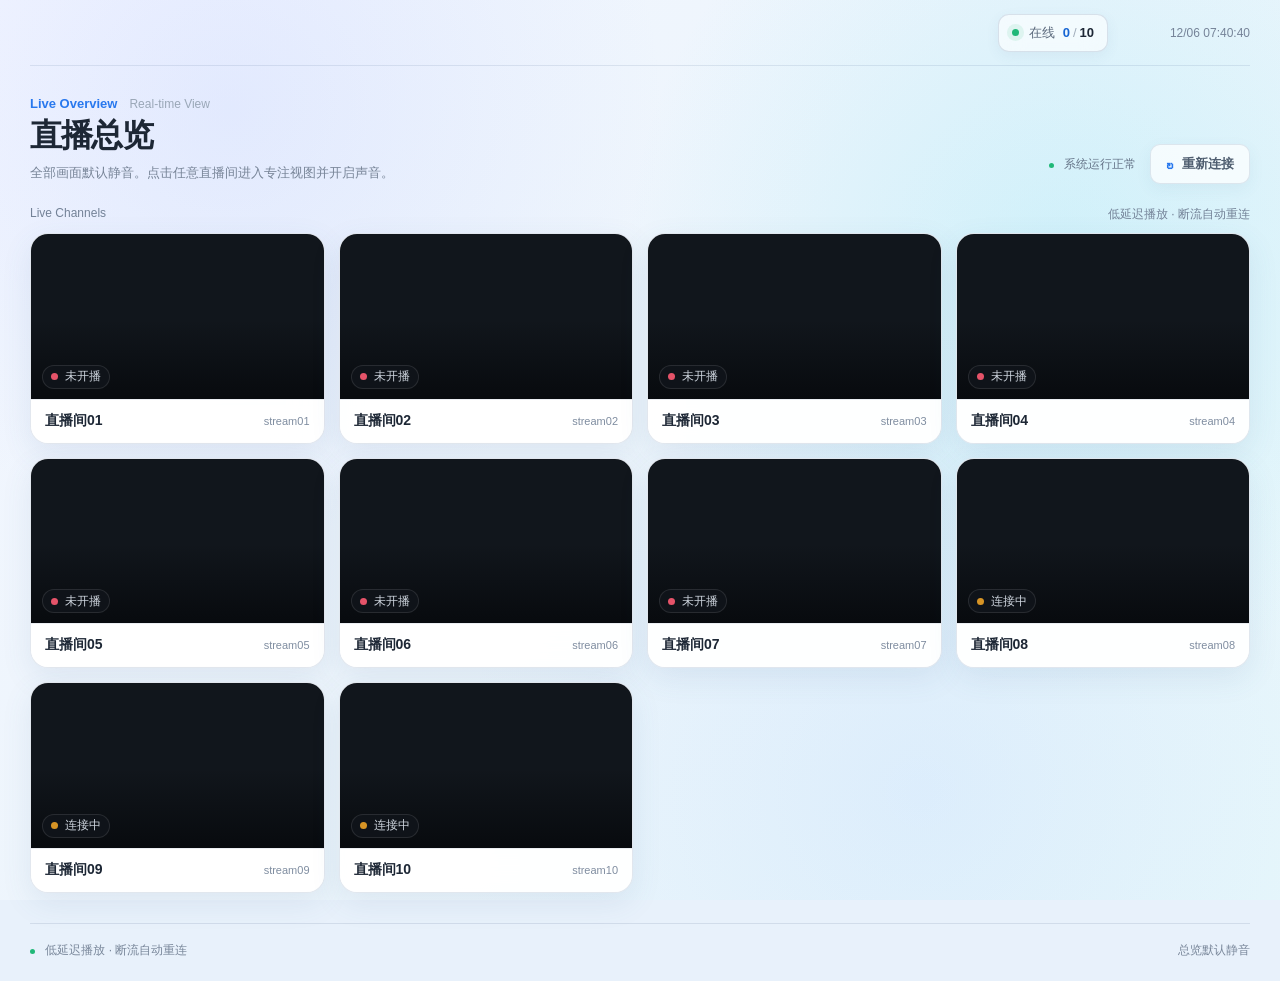
==== commit eaac3e15: "Refine the online status summary" ====
--- a/site/index.html
+++ b/site/index.html
@@ -6,7 +6,7 @@
     <meta name="description" content="支持多路低延迟 HLS 总览、切换和单画面播放的直播监控台。">
     <meta name="theme-color" content="#eef5fc">
     <title>直播监控台</title>
-    <link rel="stylesheet" href="./assets/styles.css?v=8">
+    <link rel="stylesheet" href="./assets/styles.css?v=9">
   </head>
   <body>
     <div class="noise" aria-hidden="true"></div>
@@ -18,10 +18,12 @@
         <div class="topbar-meta">
           <div class="live-summary" aria-live="polite">
             <span class="pulse-dot" aria-hidden="true"></span>
-            <strong id="liveCount">0</strong>
-            <span class="summary-divider">/</span>
-            <span id="roomCount">10</span>
-            <span>路在线</span>
+            <span class="live-summary-label">在线</span>
+            <span class="live-summary-count">
+              <strong id="liveCount">0</strong>
+              <span class="summary-divider">/</span>
+              <span id="roomCount">10</span>
+            </span>
           </div>
           <time id="clock" class="clock" title="当前时间"></time>
         </div>
--- a/site/assets/styles.css
+++ b/site/assets/styles.css
@@ -108,21 +108,39 @@
 }
 
 .live-summary {
-  gap: 6px;
+  gap: 8px;
   min-height: 38px;
-  padding: 0 15px;
+  padding: 0 13px;
   color: var(--muted-strong);
-  border: 1px solid rgba(99, 123, 154, 0.16);
-  border-radius: 999px;
-  background: rgba(255, 255, 255, 0.68);
-  box-shadow: 0 6px 20px rgba(74, 106, 148, 0.08);
-  backdrop-filter: blur(14px);
+  border: 1px solid rgba(99, 123, 154, 0.2);
+  border-radius: 11px;
+  background: rgba(255, 255, 255, 0.62);
+  box-shadow: 0 4px 14px rgba(74, 106, 148, 0.07);
+  backdrop-filter: blur(12px);
   font-size: 13px;
 }
 
-.live-summary strong {
+.live-summary-label {
+  color: #5b6a7d;
+  font-weight: 500;
+}
+
+.live-summary-count {
+  display: inline-flex;
+  align-items: baseline;
+  gap: 3px;
   color: var(--text);
+  font-weight: 650;
   font-variant-numeric: tabular-nums;
+}
+
+.live-summary-count strong {
+  color: var(--accent-strong);
+}
+
+.summary-divider {
+  color: #a1adbb;
+  font-weight: 400;
 }
 
 .pulse-dot,
@@ -766,9 +784,7 @@
     min-height: 58px;
   }
 
-  .clock,
-  .summary-divider,
-  .live-summary span:last-child {
+  .clock {
     display: none;
   }
 
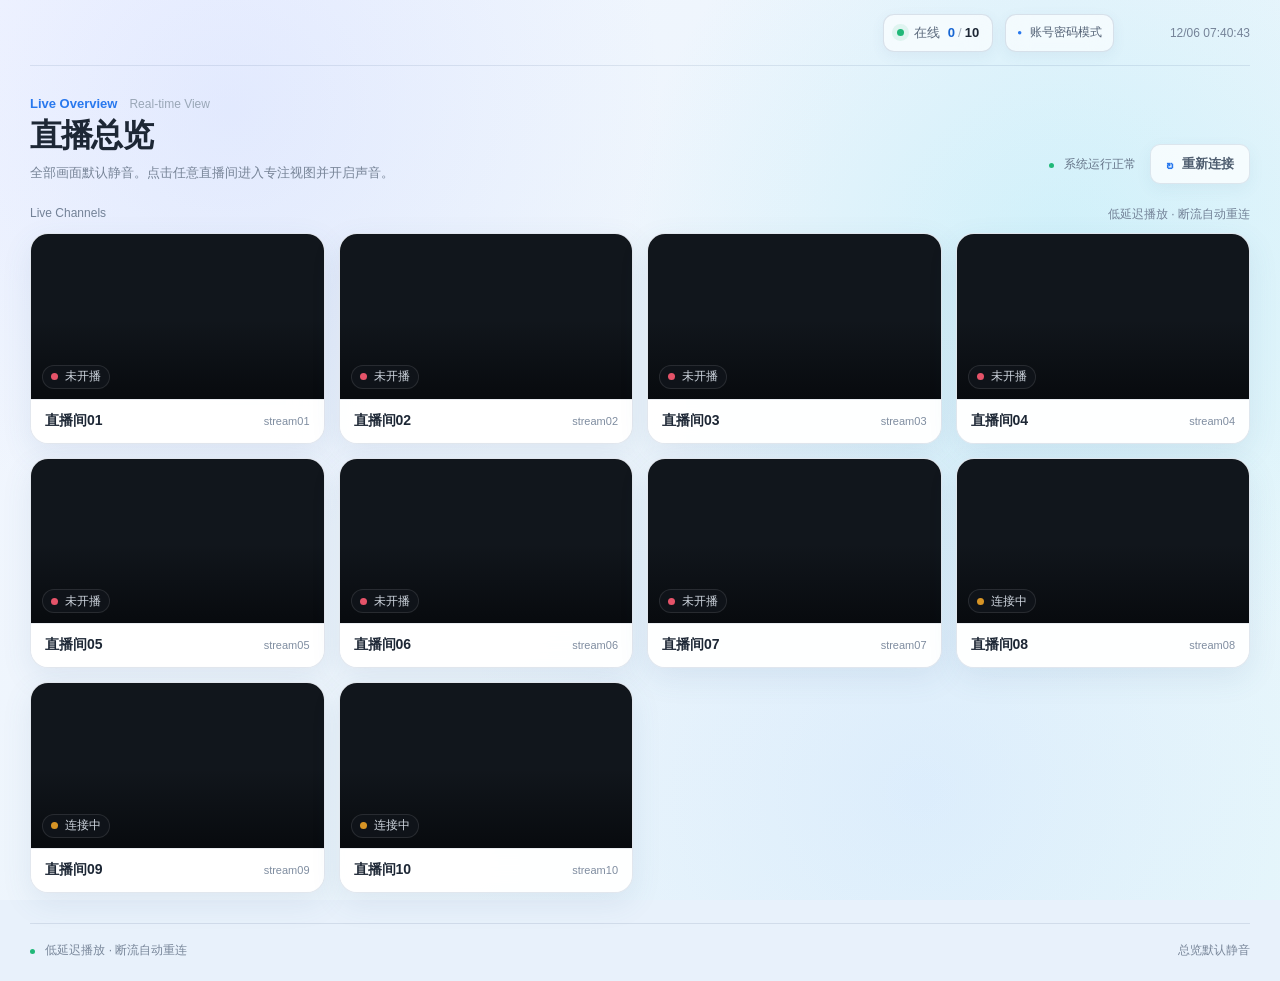
==== commit 3cfc7f86: "Add configurable OAuth2 SSO gateway" ====
--- a/site/index.html
+++ b/site/index.html
@@ -1,12 +1,15 @@
-<!DOCTYPE html>
+<!doctype html>
 <html lang="zh-CN">
   <head>
-    <meta charset="utf-8">
-    <meta name="viewport" content="width=device-width, initial-scale=1">
-    <meta name="description" content="支持多路低延迟 HLS 总览、切换和单画面播放的直播监控台。">
-    <meta name="theme-color" content="#eef5fc">
+    <meta charset="utf-8" />
+    <meta name="viewport" content="width=device-width, initial-scale=1" />
+    <meta
+      name="description"
+      content="支持多路低延迟 HLS 总览、切换和单画面播放的直播监控台。"
+    />
+    <meta name="theme-color" content="#eef5fc" />
     <title>直播监控台</title>
-    <link rel="stylesheet" href="./assets/styles.css?v=9">
+    <link rel="stylesheet" href="./assets/styles.css?v=10" />
   </head>
   <body>
     <div class="noise" aria-hidden="true"></div>
@@ -25,12 +28,32 @@
               <span id="roomCount">10</span>
             </span>
           </div>
+          <div id="authSession" class="auth-session" aria-live="polite" hidden>
+            <span id="authAvatar" class="auth-avatar" aria-hidden="true"
+              >U</span
+            >
+            <span id="authIdentity" class="auth-identity">正在读取账号…</span>
+            <a
+              class="auth-signout"
+              href="/oauth2/sign_out?rd=/portal-signed-out/"
+            >
+              退出门户
+            </a>
+          </div>
+          <div id="basicAuthState" class="basic-auth-state" hidden>
+            <span class="auth-lock" aria-hidden="true">●</span>
+            <span>账号密码模式</span>
+          </div>
           <time id="clock" class="clock" title="当前时间"></time>
         </div>
       </header>
 
       <main>
-        <section id="overviewView" class="view overview-view" aria-labelledby="overviewTitle">
+        <section
+          id="overviewView"
+          class="view overview-view"
+          aria-labelledby="overviewTitle"
+        >
           <div class="section-heading">
             <div>
               <div class="eyebrow-row">
@@ -38,11 +61,17 @@
                 <span class="section-index">Real-time View</span>
               </div>
               <h1 id="overviewTitle">直播总览</h1>
-              <p class="section-description">全部画面默认静音。点击任意直播间进入专注视图并开启声音。</p>
+              <p class="section-description">
+                全部画面默认静音。点击任意直播间进入专注视图并开启声音。
+              </p>
             </div>
             <div class="heading-actions">
               <span class="system-health"><i></i> 系统运行正常</span>
-              <button id="refreshButton" class="button button-secondary" type="button">
+              <button
+                id="refreshButton"
+                class="button button-secondary"
+                type="button"
+              >
                 <span class="refresh-icon" aria-hidden="true">↻</span>
                 重新连接
               </button>
@@ -56,9 +85,18 @@
           <ul id="roomGrid" class="room-grid" aria-label="直播间列表"></ul>
         </section>
 
-        <section id="focusView" class="view focus-view" aria-labelledby="focusTitle" hidden>
+        <section
+          id="focusView"
+          class="view focus-view"
+          aria-labelledby="focusTitle"
+          hidden
+        >
           <div class="focus-toolbar">
-            <button id="backButton" class="button button-secondary" type="button">
+            <button
+              id="backButton"
+              class="button button-secondary"
+              type="button"
+            >
               <span aria-hidden="true">←</span> 返回总览
             </button>
             <div class="focus-heading">
@@ -66,16 +104,32 @@
               <h1 id="focusTitle">直播间01</h1>
             </div>
             <div class="focus-actions" role="group" aria-label="切换直播间">
-              <button id="previousButton" class="button button-icon" type="button">上一间</button>
-              <button id="nextButton" class="button button-icon" type="button">下一间</button>
+              <button
+                id="previousButton"
+                class="button button-icon"
+                type="button"
+              >
+                上一间
+              </button>
+              <button id="nextButton" class="button button-icon" type="button">
+                下一间
+              </button>
             </div>
           </div>
 
           <div class="focus-layout">
             <div id="focusStage" class="focus-stage">
-              <video id="focusVideo" playsinline muted controls aria-label="当前直播画面"></video>
+              <video
+                id="focusVideo"
+                playsinline
+                muted
+                controls
+                aria-label="当前直播画面"
+              ></video>
               <div id="focusPlaceholder" class="focus-placeholder">
-                <span class="signal-visual" aria-hidden="true"><i></i><i></i><i></i></span>
+                <span class="signal-visual" aria-hidden="true"
+                  ><i></i><i></i><i></i
+                ></span>
                 <strong>正在连接直播信号</strong>
                 <small>未开播时页面会自动重试</small>
               </div>
@@ -87,8 +141,20 @@
                 <code id="focusStreamName">stream01</code>
               </div>
               <div class="focus-controls">
-                <button id="soundButton" class="button button-primary" type="button">开启声音</button>
-                <button id="fullscreenButton" class="button button-glass" type="button">全屏播放</button>
+                <button
+                  id="soundButton"
+                  class="button button-primary"
+                  type="button"
+                >
+                  开启声音
+                </button>
+                <button
+                  id="fullscreenButton"
+                  class="button button-glass"
+                  type="button"
+                >
+                  全屏播放
+                </button>
               </div>
             </div>
 
@@ -111,6 +177,6 @@
     <div id="toast" class="toast" role="status" aria-live="polite"></div>
     <script src="./config.js"></script>
     <script src="./vendor/hls.min.js"></script>
-    <script src="./assets/app.js?v=5"></script>
+    <script src="./assets/app.js?v=6"></script>
   </body>
 </html>
--- a/site/assets/styles.css
+++ b/site/assets/styles.css
@@ -20,8 +20,16 @@
   --shadow-sm: 0 10px 30px rgba(69, 103, 146, 0.1);
   --shadow-lg: 0 20px 52px rgba(65, 93, 130, 0.18);
   font-family:
-    Inter, "SF Pro Display", "SF Pro Text", ui-sans-serif, -apple-system,
-    BlinkMacSystemFont, "Segoe UI", "PingFang SC", "Microsoft YaHei", sans-serif;
+    Inter,
+    "SF Pro Display",
+    "SF Pro Text",
+    ui-sans-serif,
+    -apple-system,
+    BlinkMacSystemFont,
+    "Segoe UI",
+    "PingFang SC",
+    "Microsoft YaHei",
+    sans-serif;
 }
 
 * {
@@ -39,9 +47,21 @@
   overflow-x: hidden;
   color: var(--text);
   background:
-    radial-gradient(circle at 18% 12%, rgba(158, 178, 255, 0.18), transparent 33%),
-    radial-gradient(circle at 83% 28%, rgba(96, 220, 242, 0.2), transparent 35%),
-    radial-gradient(circle at 72% 88%, rgba(160, 196, 255, 0.18), transparent 38%),
+    radial-gradient(
+      circle at 18% 12%,
+      rgba(158, 178, 255, 0.18),
+      transparent 33%
+    ),
+    radial-gradient(
+      circle at 83% 28%,
+      rgba(96, 220, 242, 0.2),
+      transparent 35%
+    ),
+    radial-gradient(
+      circle at 72% 88%,
+      rgba(160, 196, 255, 0.18),
+      transparent 38%
+    ),
     linear-gradient(135deg, #f3f6ff 0%, #edf5fc 48%, #e7f7fb 100%);
   background-attachment: fixed;
 }
@@ -52,7 +72,10 @@
   inset: 0;
   pointer-events: none;
   opacity: 0.16;
-  background-image: radial-gradient(rgba(70, 100, 140, 0.18) 0.55px, transparent 0.55px);
+  background-image: radial-gradient(
+    rgba(70, 100, 140, 0.18) 0.55px,
+    transparent 0.55px
+  );
   background-size: 18px 18px;
   mask-image: linear-gradient(to bottom, black, transparent 92%);
 }
@@ -104,7 +127,7 @@
 
 .topbar-meta {
   justify-content: flex-end;
-  gap: 18px;
+  gap: 12px;
 }
 
 .live-summary {
@@ -141,6 +164,68 @@
 .summary-divider {
   color: #a1adbb;
   font-weight: 400;
+}
+
+.auth-session,
+.basic-auth-state {
+  display: inline-flex;
+  align-items: center;
+  min-height: 38px;
+  padding: 0 11px;
+  color: #536276;
+  border: 1px solid rgba(99, 123, 154, 0.2);
+  border-radius: 11px;
+  background: rgba(255, 255, 255, 0.62);
+  box-shadow: 0 4px 14px rgba(74, 106, 148, 0.07);
+  font-size: 12px;
+  backdrop-filter: blur(12px);
+}
+
+.auth-session {
+  gap: 9px;
+}
+
+.auth-avatar {
+  display: grid;
+  flex: none;
+  width: 24px;
+  height: 24px;
+  color: #fff;
+  border-radius: 8px;
+  background: var(--accent);
+  font-size: 11px;
+  font-weight: 750;
+  place-items: center;
+}
+
+.auth-identity {
+  max-width: 220px;
+  overflow: hidden;
+  color: #36465a;
+  font-weight: 550;
+  text-overflow: ellipsis;
+  white-space: nowrap;
+}
+
+.auth-signout {
+  padding-left: 9px;
+  color: #66768a;
+  border-left: 1px solid rgba(99, 123, 154, 0.18);
+  text-decoration: none;
+  white-space: nowrap;
+}
+
+.auth-signout:hover {
+  color: var(--accent-strong);
+}
+
+.basic-auth-state {
+  gap: 8px;
+}
+
+.auth-lock {
+  color: var(--accent);
+  font-size: 8px;
 }
 
 .pulse-dot,
@@ -454,7 +539,11 @@
 .room-meta code,
 .focus-statusbar code {
   color: #7f8da0;
-  font: 11px "Segoe UI", "PingFang SC", "Microsoft YaHei", sans-serif;
+  font:
+    11px "Segoe UI",
+    "PingFang SC",
+    "Microsoft YaHei",
+    sans-serif;
 }
 
 .status {
@@ -788,6 +877,10 @@
     display: none;
   }
 
+  .auth-identity {
+    max-width: 92px;
+  }
+
   main {
     padding-top: 24px;
   }
@@ -821,6 +914,20 @@
   footer {
     flex-direction: column;
     gap: 6px;
+  }
+}
+
+@media (max-width: 480px) {
+  .auth-session {
+    padding-inline: 9px;
+  }
+
+  .auth-session .auth-identity {
+    display: none;
+  }
+
+  .basic-auth-state {
+    padding-inline: 9px;
   }
 }
 
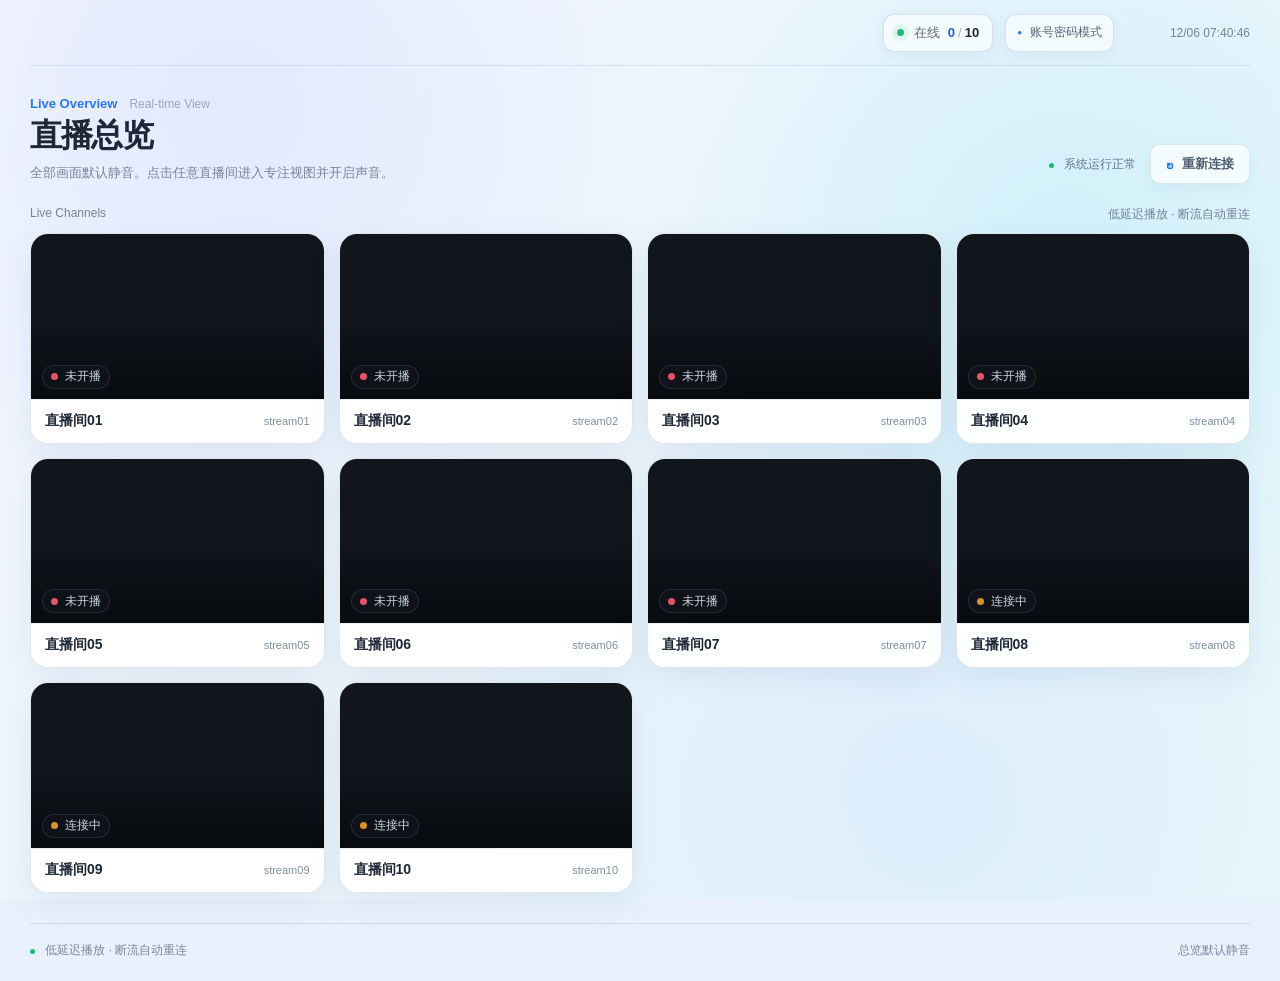
==== commit 2e2df87e: "Add dynamic portal authorization" ====
--- a/site/index.html
+++ b/site/index.html
@@ -33,6 +33,9 @@
               >U</span
             >
             <span id="authIdentity" class="auth-identity">正在读取账号…</span>
+            <a id="adminLink" class="auth-admin-link" href="/admin/" hidden>
+              权限管理
+            </a>
             <a
               class="auth-signout"
               href="/oauth2/sign_out?rd=/portal-signed-out/"
@@ -177,6 +180,6 @@
     <div id="toast" class="toast" role="status" aria-live="polite"></div>
     <script src="./config.js"></script>
     <script src="./vendor/hls.min.js"></script>
-    <script src="./assets/app.js?v=6"></script>
+    <script src="./assets/app.js?v=7"></script>
   </body>
 </html>
--- a/site/assets/styles.css
+++ b/site/assets/styles.css
@@ -207,6 +207,7 @@
   white-space: nowrap;
 }
 
+.auth-admin-link,
 .auth-signout {
   padding-left: 9px;
   color: #66768a;
@@ -215,8 +216,14 @@
   white-space: nowrap;
 }
 
+.auth-admin-link:hover,
 .auth-signout:hover {
   color: var(--accent-strong);
+}
+
+.auth-admin-link {
+  color: var(--accent-strong);
+  font-weight: 650;
 }
 
 .basic-auth-state {
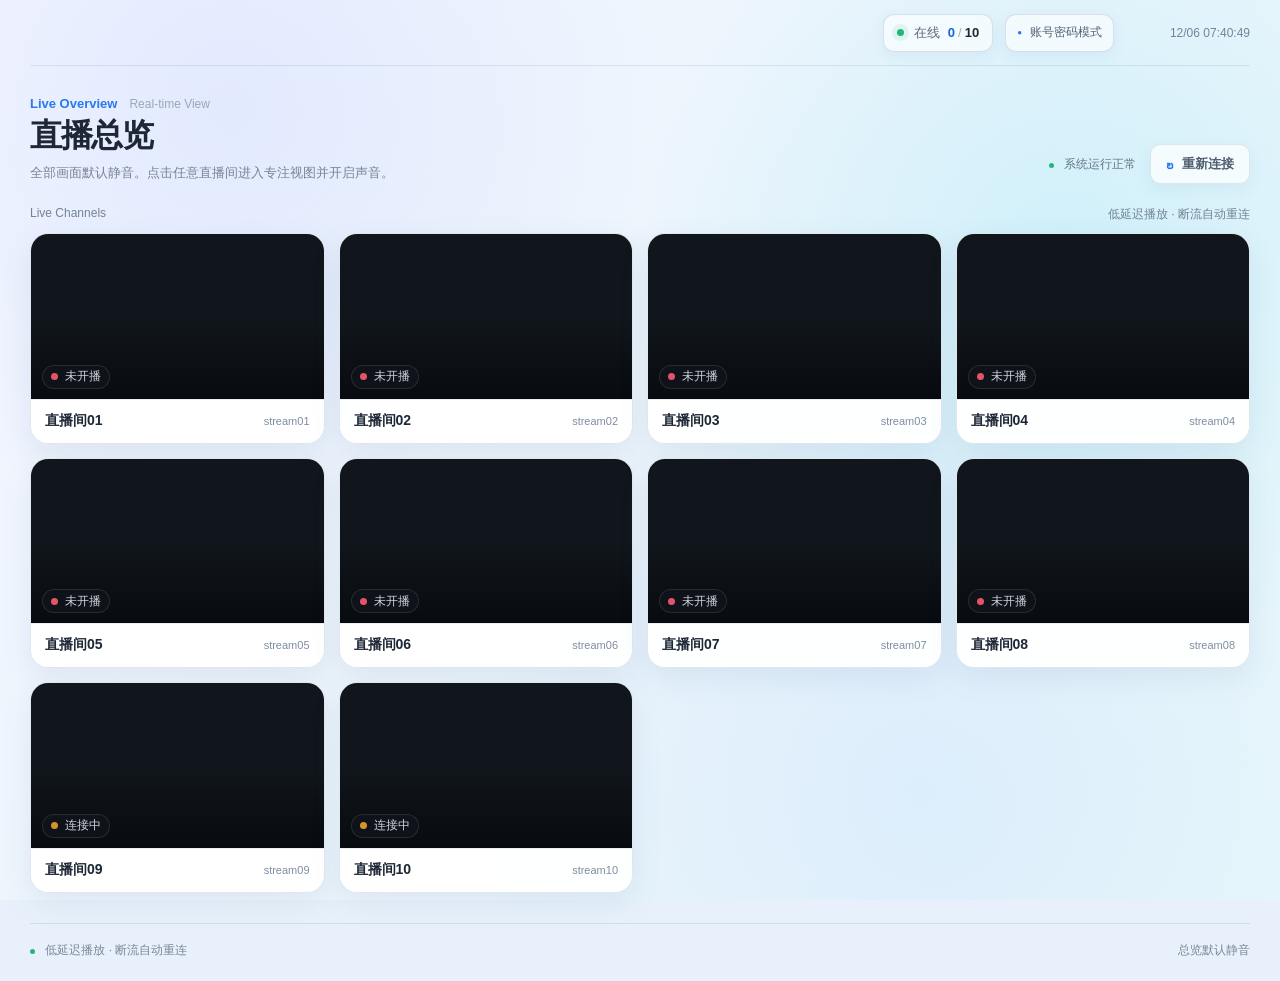
==== commit 124dd72e: "Refine portal access management Keep the admin workspace stable across async tab changes, replace nu" ====
--- a/site/index.html
+++ b/site/index.html
@@ -9,7 +9,7 @@
     />
     <meta name="theme-color" content="#eef5fc" />
     <title>直播监控台</title>
-    <link rel="stylesheet" href="./assets/styles.css?v=10" />
+    <link rel="stylesheet" href="./assets/styles.css?v=11" />
   </head>
   <body>
     <div class="noise" aria-hidden="true"></div>
@@ -34,7 +34,17 @@
             >
             <span id="authIdentity" class="auth-identity">正在读取账号…</span>
             <a id="adminLink" class="auth-admin-link" href="/admin/" hidden>
-              权限管理
+              <svg
+                class="auth-admin-icon"
+                viewBox="0 0 16 16"
+                aria-hidden="true"
+              >
+                <path d="M3 4.5h10M3 8h10M3 11.5h10" />
+                <circle cx="6" cy="4.5" r="1.25" />
+                <circle cx="10" cy="8" r="1.25" />
+                <circle cx="7" cy="11.5" r="1.25" />
+              </svg>
+              <span>管理后台</span>
             </a>
             <a
               class="auth-signout"
@@ -180,6 +190,6 @@
     <div id="toast" class="toast" role="status" aria-live="polite"></div>
     <script src="./config.js"></script>
     <script src="./vendor/hls.min.js"></script>
-    <script src="./assets/app.js?v=7"></script>
+    <script src="./assets/app.js?v=8"></script>
   </body>
 </html>
--- a/site/assets/styles.css
+++ b/site/assets/styles.css
@@ -207,7 +207,6 @@
   white-space: nowrap;
 }
 
-.auth-admin-link,
 .auth-signout {
   padding-left: 9px;
   color: #66768a;
@@ -216,14 +215,44 @@
   white-space: nowrap;
 }
 
-.auth-admin-link:hover,
 .auth-signout:hover {
   color: var(--accent-strong);
 }
 
 .auth-admin-link {
+  display: inline-flex;
+  align-items: center;
+  gap: 5px;
+  min-height: 28px;
+  padding: 0 8px;
+  color: #5b6a7d;
+  border: 1px solid rgba(99, 123, 154, 0.18);
+  border-radius: 7px;
+  background: rgba(255, 255, 255, 0.46);
+  font-weight: 550;
+  text-decoration: none;
+  white-space: nowrap;
+}
+
+.auth-admin-link:hover {
   color: var(--accent-strong);
-  font-weight: 650;
+  border-color: rgba(40, 120, 238, 0.26);
+  background: rgba(40, 120, 238, 0.06);
+}
+
+.auth-admin-link:focus-visible,
+.auth-signout:focus-visible {
+  outline: 2px solid var(--accent);
+  outline-offset: 2px;
+}
+
+.auth-admin-icon {
+  width: 14px;
+  height: 14px;
+  fill: var(--surface-raised);
+  stroke: currentColor;
+  stroke-linecap: round;
+  stroke-width: 1.25;
 }
 
 .basic-auth-state {
